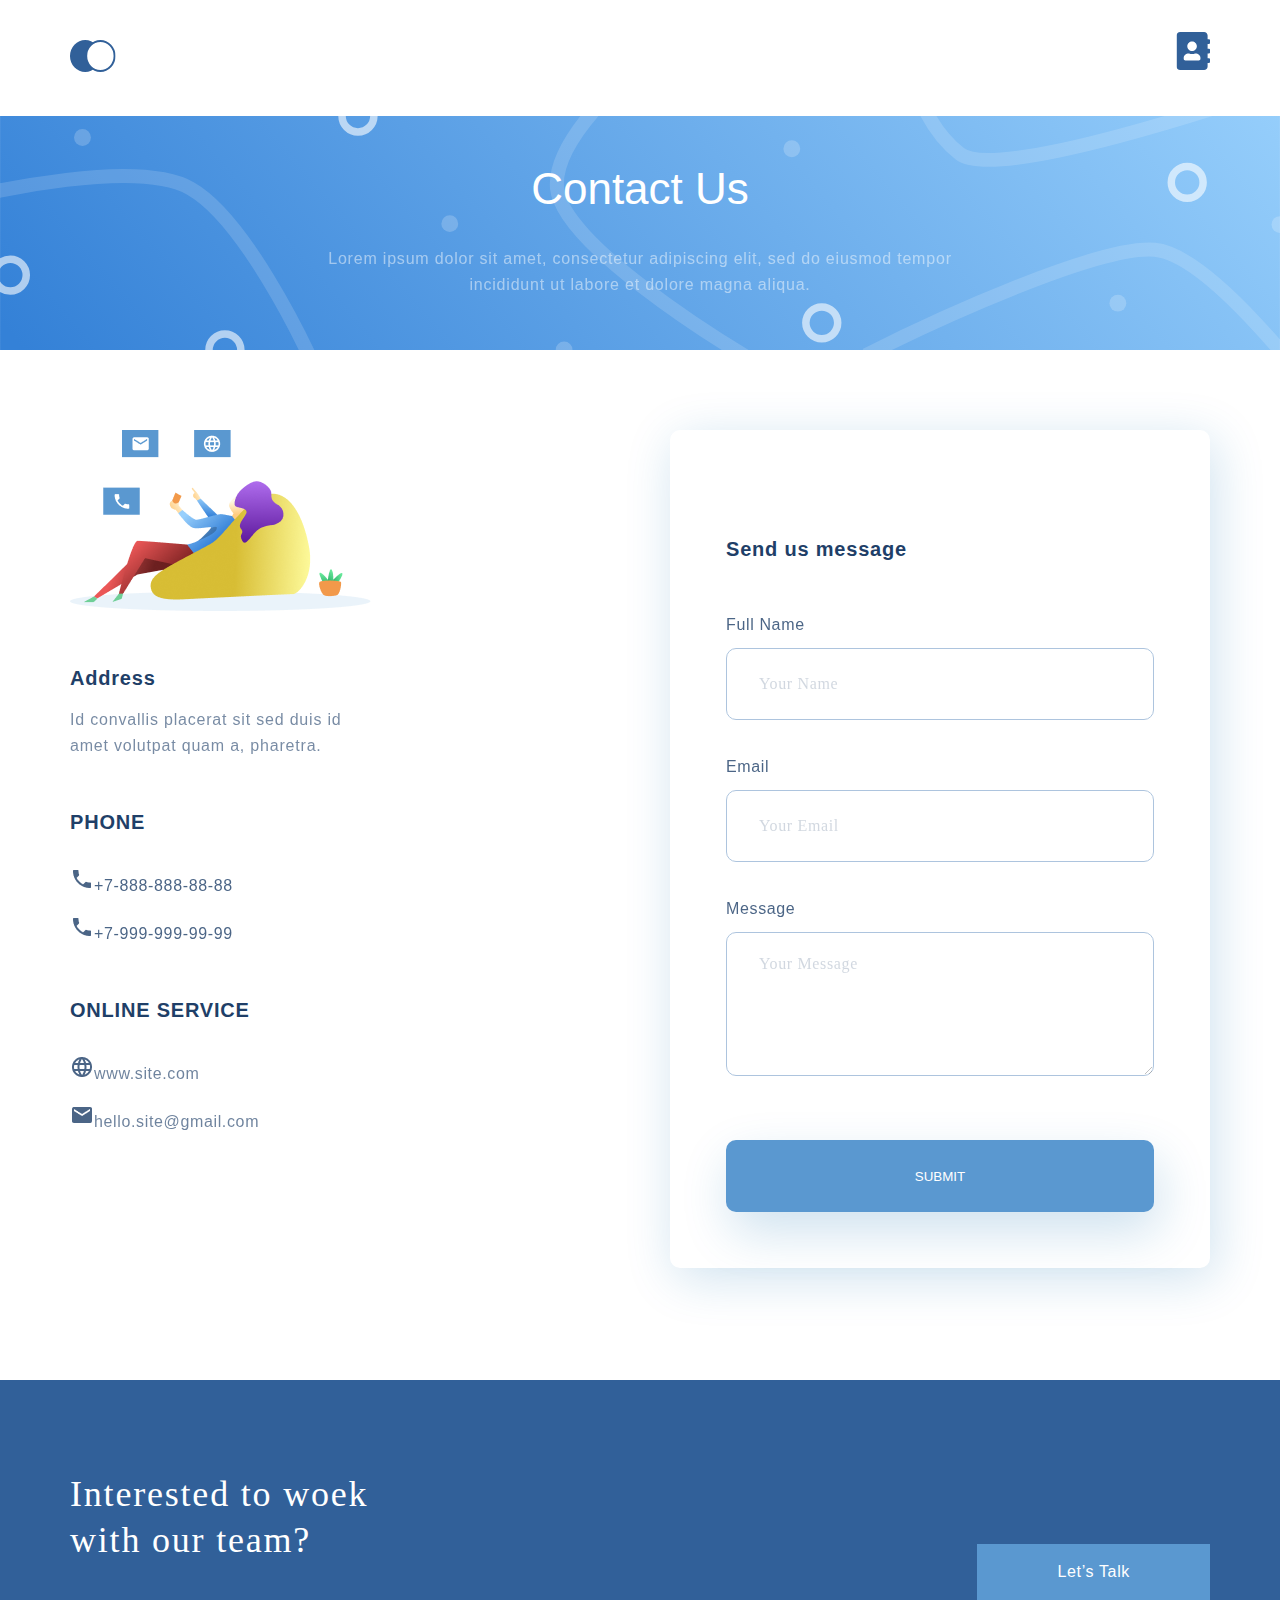
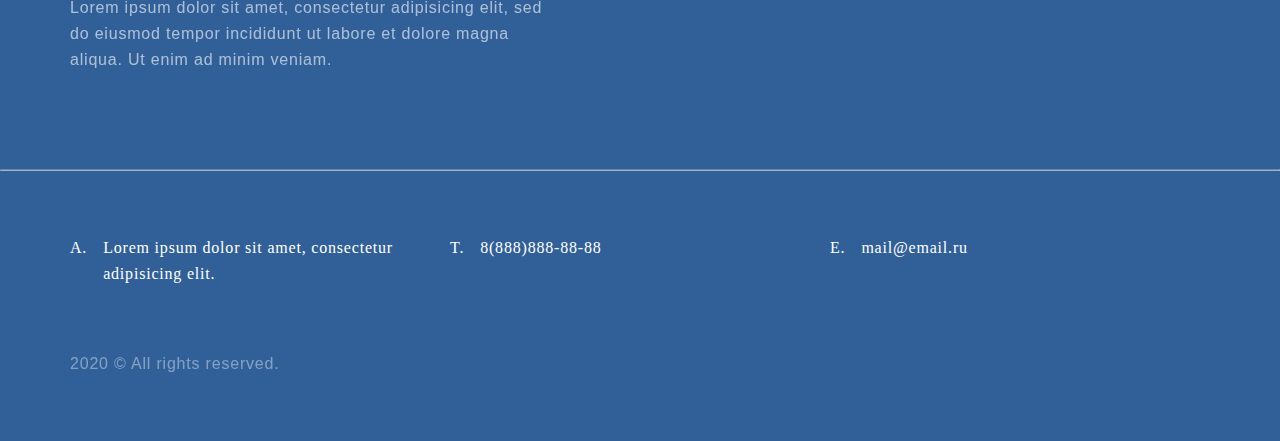
==== contacts.html @ e1a37b6a "First upload" ====
<!DOCTYPE html>
<html lang="en">

<head>
    <meta charset="UTF-8">
    <meta name="viewport" content="width=device-width, initial-scale=1.0">
    <title>Document</title>
    <link rel="stylesheet" href="style.css">
</head>

<body>
    <div class="contacts_top">
        <ul class="header container">
            <li> <a href="index.html"><img src="img/main.svg" alt="Main"></a></li>
            <li><a href="contacts.html"><img src="img/contacts.svg" alt="Contacts"></a></li>
        </ul>
        <div class="contacts_header">
            <h2 class="heading_contacts">Contact Us</h2>
            <p class="text contacts_text">Lorem ipsum dolor sit amet, consectetur adipiscing elit, sed do eiusmod tempor
                incididunt ut
                labore et dolore magna aliqua. </p>
        </div>
    </div>
    <div class="container">
        <form action="#" class="blocks">
            <div class="contacts_info">
                <img src="img/contacts_img.png" alt="contacts photo">
                <h4 class="heading_mini">Address</h4>
                <p class="text form_text">Id convallis placerat sit sed duis id amet volutpat quam a, pharetra.</p>
                <h4 class="heading_mini">PHONE</h4>
                <ul class="contacts_list">
                    <li class="contacts_items"><img src="/img/phone.png" alt="Phone">+7-888-888-88-88</li>
                    <li class="contacts_items"><img src="/img/phone.png" alt="Phone">+7-999-999-99-99</li>
                </ul>
                <h4 class="heading_mini">ONLINE SERVICE</h4>
                <ul class="contacts_list">
                    <li class="contacts_items"><img src="/img/web.png" alt="Browser"><a href="www.site.com"
                            target="_blanc" class="contacts_items">www.site.com</a></li>
                    <li class="contacts_items"><img src="/img/email.png" alt="Email"><a
                            href="mailto:hello.site@gmail.com" target="_blanc"
                            class="contacts_items">hello.site@gmail.com</a></li>
                </ul>
            </div>
            <div class="form">
                <h4 class="heading_mini">Send us message</h4>
                <div class="form_list">Full Name</div><input class="input_text" type="text" placeholder="Your Name">
                <div class="form_list">Email</div><input class="input_text" type="email" placeholder="Your Email">
                <div class="form_list">Message</div><textarea class="input_text input_msg"
                    placeholder="Your Message"></textarea>
                <button class="button_submit" type="submit">submit</button>
            </div>
        </form>
        <script class="map" type="text/javascript" charset="utf-8" async
            src="https://api-maps.yandex.ru/services/constructor/1.0/js/?um=constructor%3Aaf926ad017b848f22ab35bd2e38ef9f32c0b32688df759e5812045c99685af7b&amp;width=100%25&amp;height=250&amp;lang=ru_RU&amp;scroll=true"></script>
    </div>
    <div class="footer">
        <div class="container footer_container">
            <div class="footer_top">
                <div class="footer_text">
                    <h3 class="heading footer_heading">Interested to woek with our team?</h3>
                    <p class="text text_footer">Lorem ipsum dolor sit amet, consectetur adipisicing elit, sed do eiusmod
                        tempor incididunt ut labore et dolore magna aliqua. Ut enim ad minim veniam.</p>
                </div>
                <a href="#" class="footer_button">Let’s Talk</a>
            </div>
        </div>
        <hr>
        <div class="container footer_container">
            <div class="footer_bottom">
                <ul class="footer_info">
                    <li class="footer_list">Lorem ipsum dolor sit amet, consectetur adipisicing elit.</li>
                    <li class="footer_list">8(888)888-88-88</li>
                    <li class="footer_list">mail@email.ru</li>
                </ul>
                <div class="footer_copy">
                    <p class="text footer_copy_text">2020 © All rights reserved.</p>
                </div>
            </div>
        </div>
    </div>
</body>

</html>
---- style.css ----
* {
    margin: 0;
    padding: 0;
}

body {
    font-family: sans-serif;
}

.container {
    max-width: 1140px;
    margin: 0 auto;
}

.top {
    min-height: 768px;
    background: linear-gradient(0deg, #EBF3FB 8.84%, rgba(152,195,232,0) 31.12%);
}

.top_box {
    display: flex;
    flex-direction: column;
    height: 100%;
}

.top_info {
    padding-top: 115px;
    flex-grow: 1;
    background-image: url(img/top_back.png);
    background-repeat: no-repeat;
    background-position: right center;
    background-size: 50%;
}

.top_button {
    font-size: 16px;
    line-height: 26px;
    text-align: center;
    letter-spacing: 0.04em;
    color: #FFFFFF;
    background: #5A98D0;
    box-shadow: 5px 10px 20px rgba(53, 110, 173, 0.2);
    border-radius: 10px;
    padding: 15px 50px;
    text-decoration: none;
    display: inline-block;
    margin-top: 71px;
}

.top_button:active {
    color: yellow;
}

.header {
    list-style-type: none;
    display: flex;
    justify-content: space-between;
    padding-top: 32px;
}

.text {
    font-size: 16px;
    line-height: 26px;
    color: #1F3F68;
    letter-spacing: 0.05em;
    opacity: 0.6;
}

.text_project {
    width: 75%;
    margin: 32px auto 64px;
    color: #222222;
    opacity: 1;
    text-align: center;
}

.top_heading {
    width: 510px;
    font-size: 64px;
    font-weight: 300;
    color: #1F3F68;
    line-height: 74px;
    letter-spacing: 0.04em;
    margin-bottom: 32px;
}

.heading_contacts {
    font-weight: 500;
    font-size: 44px;
    text-align: center;
    color: #FFFFFF;
    padding-top: 48px;
    padding-bottom: 32px;
}

.what-we-do {
    padding-top: 64px;
}

.top_text {
    width: 425px;
}

.contacts_top {
    margin-bottom: 64px;
}

.contacts_header {
    margin-top: 32px;
    min-height: 250px;
    background-image: url(/img/contacts_bckg.svg);
    background-repeat: no-repeat;
    background-size: 100%;
    display: flex;
    flex-direction: column;
    align-items: center;
}

.contacts_text {
    max-width: 700px;
    text-align: center;
    color: rgba(255, 255, 255, 0.6);
    opacity: 0.8;
}

.contacts_list {
    list-style-type: none;
}

.contacts_items {
    text-decoration: none;
    padding-top: 16px;
    font-weight: 300;
    font-size: 16px;
    line-height: 26px;
    letter-spacing: 0.04em;
    color: #1F3F68;
    opacity: 0.8;
}

.form {
    width: 540px;
    min-height: 800px;
    background: #FFFFFF;
    box-shadow: 5px 10px 50px rgba(16, 112, 177, 0.2);
    border-radius: 10px;
    box-sizing: border-box;
    padding: 56px;
    display: flex;
    flex-direction: column;
}

.form_list {
    font-size: 16px;
    line-height: 30px;
    letter-spacing: 0.04em;
    color: #1F3F68;
    opacity: 0.8;
    padding-bottom: 8px;
    padding-top: 32px;
}

.form_text {
    max-width: 300px;
}

.heading {
    font-family: Roboto;
    font-style: normal;
    font-weight: normal;
    font-size: 36px;
    line-height: 46px;
    text-align: center;
    letter-spacing: 0.05em; 
    text-align: center;
}

.heading_mini {
    font-size: 20px;
    line-height: 30px;
    letter-spacing: 0.04em;
    color: #1F3F68;
    margin-top: 48px;
    margin-bottom: 14px;
}

.input_text {
    border: 1px solid #356EAD;
    box-sizing: border-box;
    border-radius: 10px;
    opacity: 0.4;
    max-width: 428px;
    height: 72px;
}

.input_text::placeholder {
    padding-top: 16px;
    padding-left: 32px;
    font-family: Roboto;
    font-weight: 300;
    font-size: 16px;
    line-height: 30px;
    letter-spacing: 0.04em;
    color: #1F3F68;
    opacity: 0.5;
}

.input_msg {
    height: 144px;
}

.button_submit {
    margin-top: 64px;
    max-width: 428px;
    height: 72px;
    background: #5A98D0;
    box-shadow: 5px 20px 50px rgba(16, 112, 177, 0.2);
    border-radius: 10px;
    border: #5A98D0;
    text-align: center;
    color: #FFFFFF;
    text-transform: uppercase;
}


.card_box {
    display: flex;
    justify-content: space-between;
    padding-top: 64px;
    padding-bottom: 64px;
}

.card {
    max-width: 359px;
    padding: 44px 32px;
    box-sizing: border-box;
    box-shadow: 5px 20px 50px rgba(16, 112, 177, 0.2);
    border-radius: 10px;
    background-color: #fff;
    display: flex;
    flex-direction: column;
}

.card_img {
    align-self: center;
    margin-bottom: 51px;
}

.card_link_text {
    font-size: 14px;
    line-height: 30px;
    max-width: 96px;
    letter-spacing: 0.05em;
    color: #5A98D0;
    text-decoration: none;
    display: flex;
    margin-top: 16px;
}

.project_img {
    width: 100%;
}

.project_item {
    position: relative;
    flex-grow: 1;
}

.project_item_margin {
    margin-right: 32px;
}

.project_parent {
    display: flex;
    justify-content: space-between;
    margin-top: 32px;
}

.project_text {
    font-size: 32px;
    line-height: 46px;
    text-align: right;
    letter-spacing: 0.05em;
    position: absolute;
    top: 64px;
    right: 64px;
    color: #FFFFFF;
}

.project_text_parent {
    font-size: 32px;
    line-height: 46px;
    text-align: right;
    letter-spacing: 0.05em;
    position: absolute;
    top: 32px;
    left: 32px;
    color: #FFFFFF;
}

.footer {
    background: #316099;
    padding-top: 91px;
    padding-bottom: 64px;
    margin-top: 112px;
}

.footer_top {
    padding-bottom: 96px;
    display: flex;
    justify-content: space-between;
    align-items: center;
}

.footer_text{
    max-width: 495px;
}

.text_footer {
 color: #FFF;
}

.footer_button {
    font-size: 16px;
    line-height: 26px;
    text-align: center;
    letter-spacing: 0.04em;
    color: #FFF;
    padding: 15px 80px;
    background: #5A98D0;
    text-decoration: none;
}

.footer_heading {
    max-width: 340px;
    text-align: left;
    color: #FFF;
    margin-bottom: 32px;
}

.footer_info {
    margin-top: 64px;
    display: flex;
    justify-content: space-between;
}

.footer_list {
    font-family: Roboto;
    font-style: normal;
    font-weight: normal;
    font-size: 16px;
    line-height: 26px;
    letter-spacing: 0.05em;
    color: #FFFFFF;
    flex-grow: 1;
    flex-basis: 33.333%;
    display: flex;
    margin-right: 32px;
}

.footer_list:first-child::before {
    content: 'A.';
    display: block;
    margin-right: 16px;
}

.footer_list:nth-child(2)::before {
    content: 'T.';
    display: block;
    margin-right: 16px;
}

.footer_list:nth-child(3)::before {
    content: 'E.';
    display: block;
    margin-right: 16px;
}

.footer_copy {
    margin-top: 64px;
}

.footer_copy_text {
    font-size: 16px;
    line-height: 26px;
    letter-spacing: 0.05em;
    color: #FFFFFF;
    opacity: 0.4;
}

hr {
    opacity: 0.6;
}

.blocks {
    display: flex;
    justify-content: space-between;
    margin-bottom: 96px;
}

@media (max-width: 1024px) {
    .container {
        padding-left: 32px;
        padding-top: 32px;
        padding-right: 32px;
    }

    .top_info {
        background-position: right 200px;
    }

    .contacts_top {
        padding-top: 32px;
    }

    .contacts_header {
        background-size: 150%;
    }

    .blocks {
        flex-direction: column;
        align-items: center;
    }

    .form {
        margin-top: 64px;
    }

    .card_box {
        display: flex;
        flex-direction: column;
        align-items: center;
    }

    .card {
        padding-top: 32px;
        margin-bottom: 32px;
    }

    .project_text_parent {
        font-size: 28px;
    }

    .footer_container {
        padding-right: 124px;
    }

    .footer_text {
        max-width: 336px;
        padding-left: 124px;
    }

    .footer_heading {
        font-size: 36px;
        line-height: 46px;
        letter-spacing: 0.05em;
    }

    .footer_button {
        padding: 6px 25px;
    }

    .footer_bottom {
        padding-left: 124px;
    }

    .footer_info {
        flex-direction: column;
    }
    
    .footer_list {
        padding-bottom: 25px;
    }
}

@media (max-width: 667px) {
    .container {
        padding-left: 16px;
        padding-top: 16px;
        padding-right: 16px;
    }
    
    .header {
        padding-top: 24px;
    }

    .top {
        min-height: 376px;
        padding-bottom: 41px;
        box-sizing: border-box;
    }

    .top_info {
        padding-top: 36px;
        display: flex;
        flex-direction: column;
        align-items: center;
        background-image: none;
    }

    .top_heading {
        width: 100%;
        font-size: 32px;
        line-height: 37px;
        margin-bottom: 12px;
        text-align: center;
    }

    .top_text {
        width: 100%;
        text-align: center;
    }

    .top_button {
        font-size: 12px;
        line-height: 26px;
        padding: 0 8px;
    }

    .contacts_header {
        background-size: 500%;
    }
    
    .contacts_text {
        font-size: 16px;
    line-height: 30px;
    }

    .form  {
        max-width: 100%;
    }

    .heading_what_we_do {
        padding-top: 32px;
        font-size: 24px;
        line-height: 28px;
    }

    .card_img {
        max-width: 180px;
    }

    .project_parent {
        display: flex;
        flex-direction: column;
    }

    .project_item_margin {
        margin-right: 0;
    }

    .project_text {
        font-size: 16px;
        line-height: 19px;
        top: 16px;
        right: 16px;
    }
    
    .project_text_parent {
        font-size: 16px;
        line-height: 19px;
        top: 16px;
        left: 16px;
    }

    .project_parent {
        margin-top: 16px;
    }

    .project_item_margin {
        margin-bottom: 16px;
    }

    .footer {
        margin-top: 64px;
        padding-top: 18px;

    }

    .footer_top {
        display: flex;
        flex-direction: column;
        align-items: center;
    }

    .footer_heading {
        font-size: 24px;
        line-height: 28px;
        text-align: center;
    }

    .footer_text {
        padding-right: 16px;
        padding-left: 16px;
        text-align: center;
    }

    .footer_button {
        margin-top: 40px;
    }

    .footer_top {
        padding-bottom: 32px;
    }

    .footer_bottom {
        padding-left: 16px;
    }
    
    .footer_info {
        margin-top: 32px;
    }

    .footer_copy {
        margin-top: 32px;
    }
}
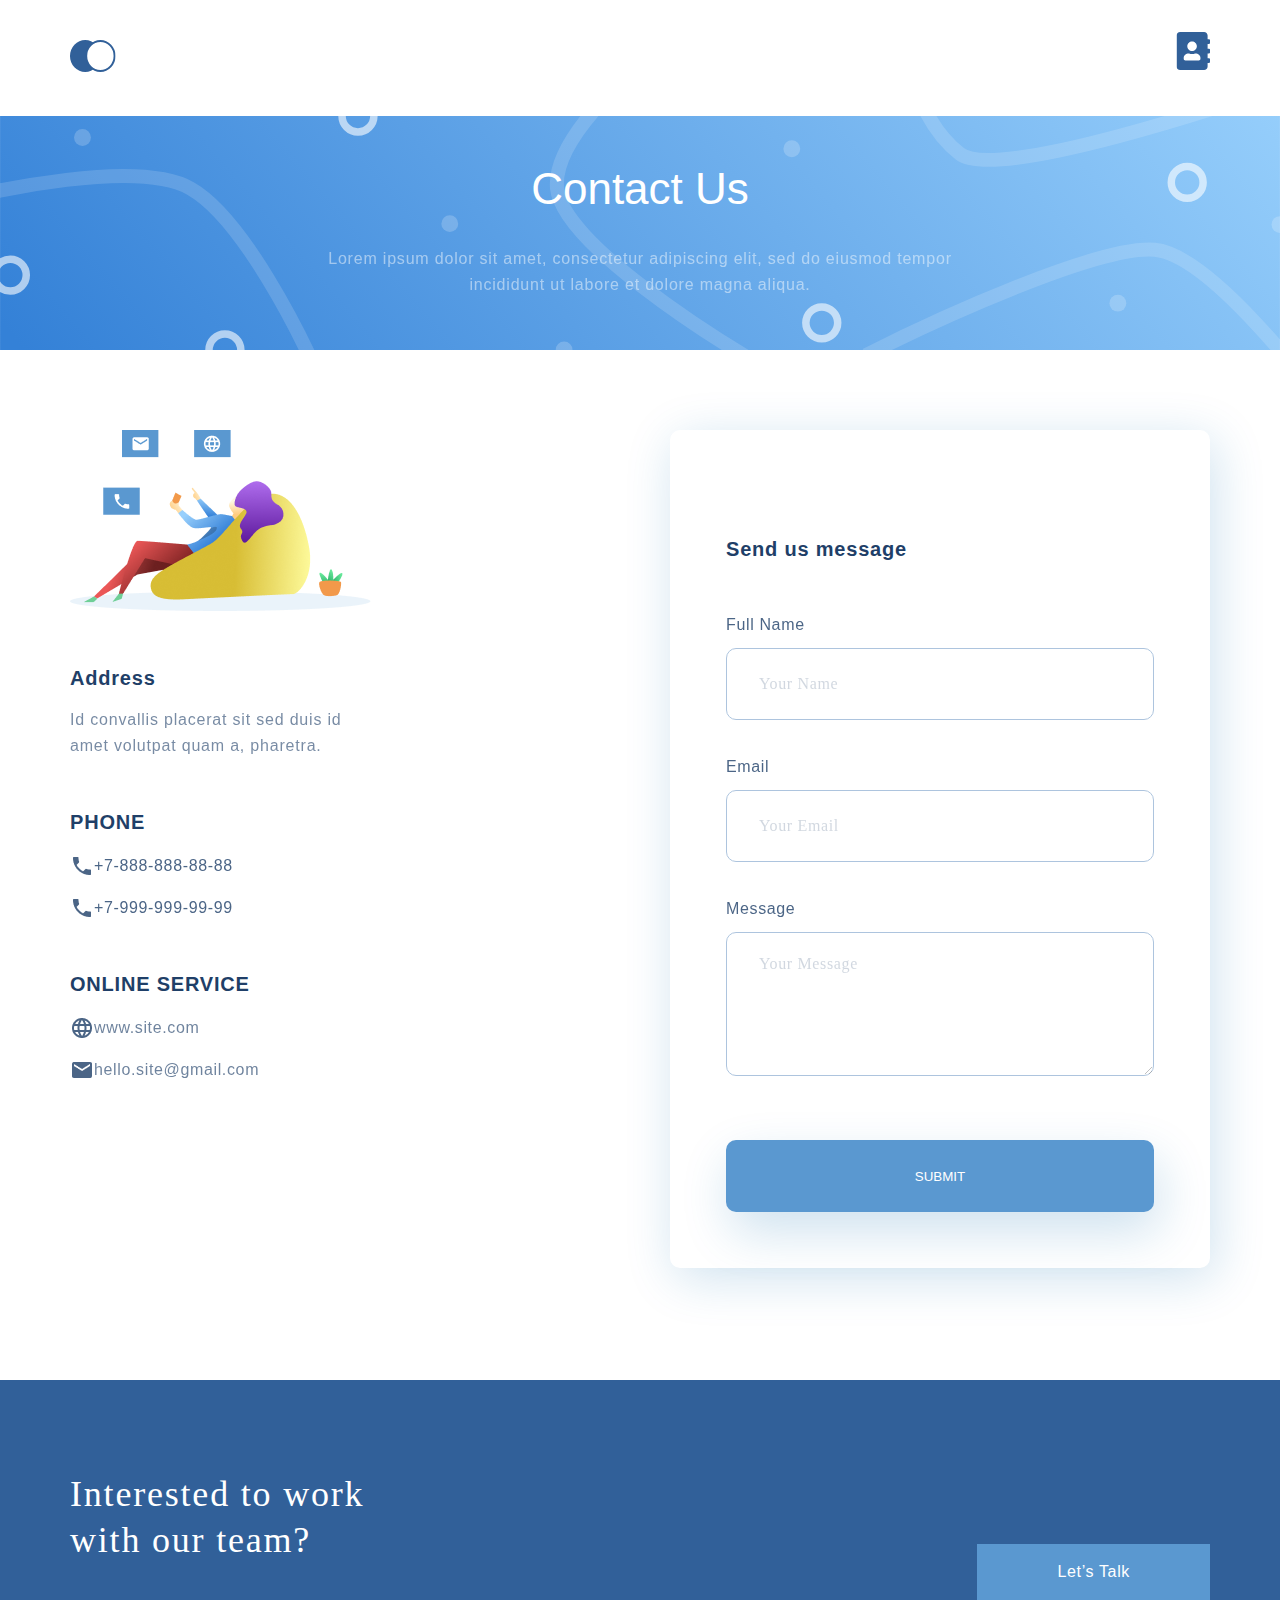
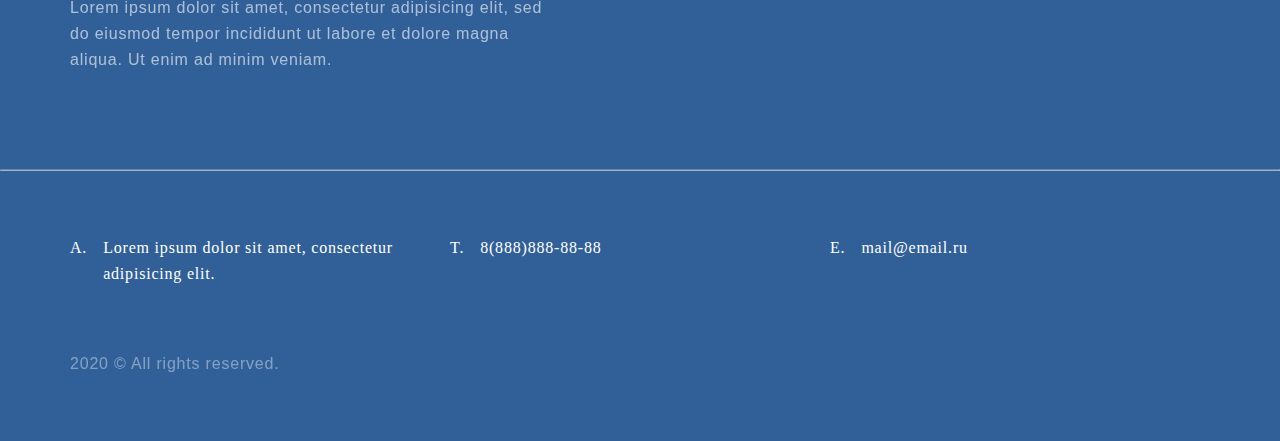
==== commit c380db1b: "fixed some bugs" ====
--- a/contacts.html
+++ b/contacts.html
@@ -35,10 +35,10 @@
                 <h4 class="heading_mini">ONLINE SERVICE</h4>
                 <ul class="contacts_list">
                     <li class="contacts_items"><img src="/img/web.png" alt="Browser"><a href="www.site.com"
-                            target="_blanc" class="contacts_items">www.site.com</a></li>
+                            target="_blanc" class="contacts_items_link">www.site.com</a></li>
                     <li class="contacts_items"><img src="/img/email.png" alt="Email"><a
                             href="mailto:hello.site@gmail.com" target="_blanc"
-                            class="contacts_items">hello.site@gmail.com</a></li>
+                            class="contacts_items_link">hello.site@gmail.com</a></li>
                 </ul>
             </div>
             <div class="form">
@@ -57,7 +57,7 @@
         <div class="container footer_container">
             <div class="footer_top">
                 <div class="footer_text">
-                    <h3 class="heading footer_heading">Interested to woek with our team?</h3>
+                    <h3 class="heading footer_heading">Interested to work with our team?</h3>
                     <p class="text text_footer">Lorem ipsum dolor sit amet, consectetur adipisicing elit, sed do eiusmod
                         tempor incididunt ut labore et dolore magna aliqua. Ut enim ad minim veniam.</p>
                 </div>
--- a/style.css
+++ b/style.css
@@ -128,8 +128,20 @@
 }
 
 .contacts_items {
+    margin-top: 16px;
+    display: flex;
+    align-items: center;
+    
+    font-weight: 300;
+    font-size: 16px;
+    line-height: 26px;
+    letter-spacing: 0.04em;
+    color: #1F3F68;
+    opacity: 0.8;
+}
+
+.contacts_items_link {
     text-decoration: none;
-    padding-top: 16px;
     font-weight: 300;
     font-size: 16px;
     line-height: 26px;
@@ -185,17 +197,58 @@
 }
 
 .input_text {
+    padding-left: 32px;
     border: 1px solid #356EAD;
     box-sizing: border-box;
     border-radius: 10px;
     opacity: 0.4;
     max-width: 428px;
     height: 72px;
+    font-size: 16px;
+    line-height: 30px;
+}
+
+.input_text::-webkit-input-placeholder {
+    font-family: Roboto;
+    font-weight: 300;
+    font-size: 16px;
+    line-height: 30px;
+    letter-spacing: 0.04em;
+    color: #1F3F68;
+    opacity: 0.5;
+}
+
+.input_text::-moz-placeholder {
+    font-family: Roboto;
+    font-weight: 300;
+    font-size: 16px;
+    line-height: 30px;
+    letter-spacing: 0.04em;
+    color: #1F3F68;
+    opacity: 0.5;
+}
+
+.input_text:-ms-input-placeholder {
+    font-family: Roboto;
+    font-weight: 300;
+    font-size: 16px;
+    line-height: 30px;
+    letter-spacing: 0.04em;
+    color: #1F3F68;
+    opacity: 0.5;
+}
+
+.input_text::-ms-input-placeholder {
+    font-family: Roboto;
+    font-weight: 300;
+    font-size: 16px;
+    line-height: 30px;
+    letter-spacing: 0.04em;
+    color: #1F3F68;
+    opacity: 0.5;
 }
 
 .input_text::placeholder {
-    padding-top: 16px;
-    padding-left: 32px;
     font-family: Roboto;
     font-weight: 300;
     font-size: 16px;
@@ -207,6 +260,7 @@
 
 .input_msg {
     height: 144px;
+    padding-top: 16px;
 }
 
 .button_submit {
